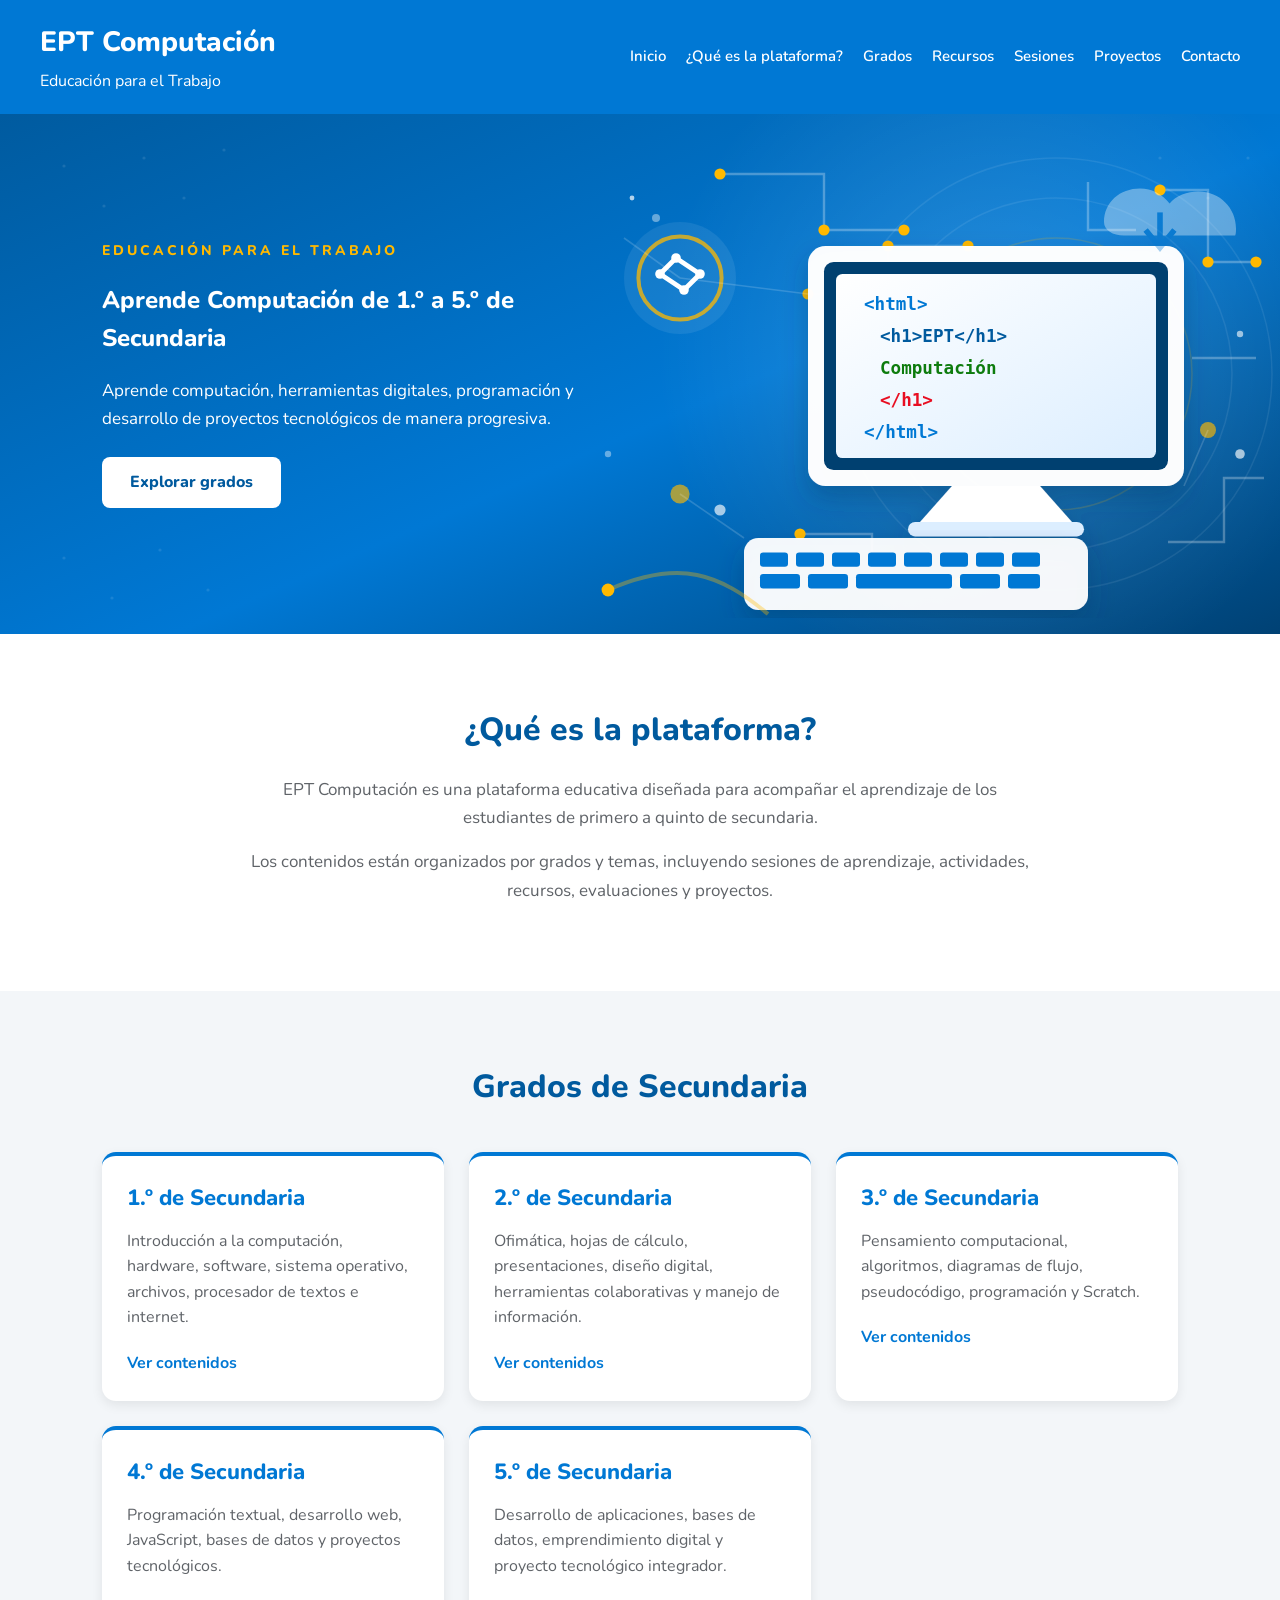
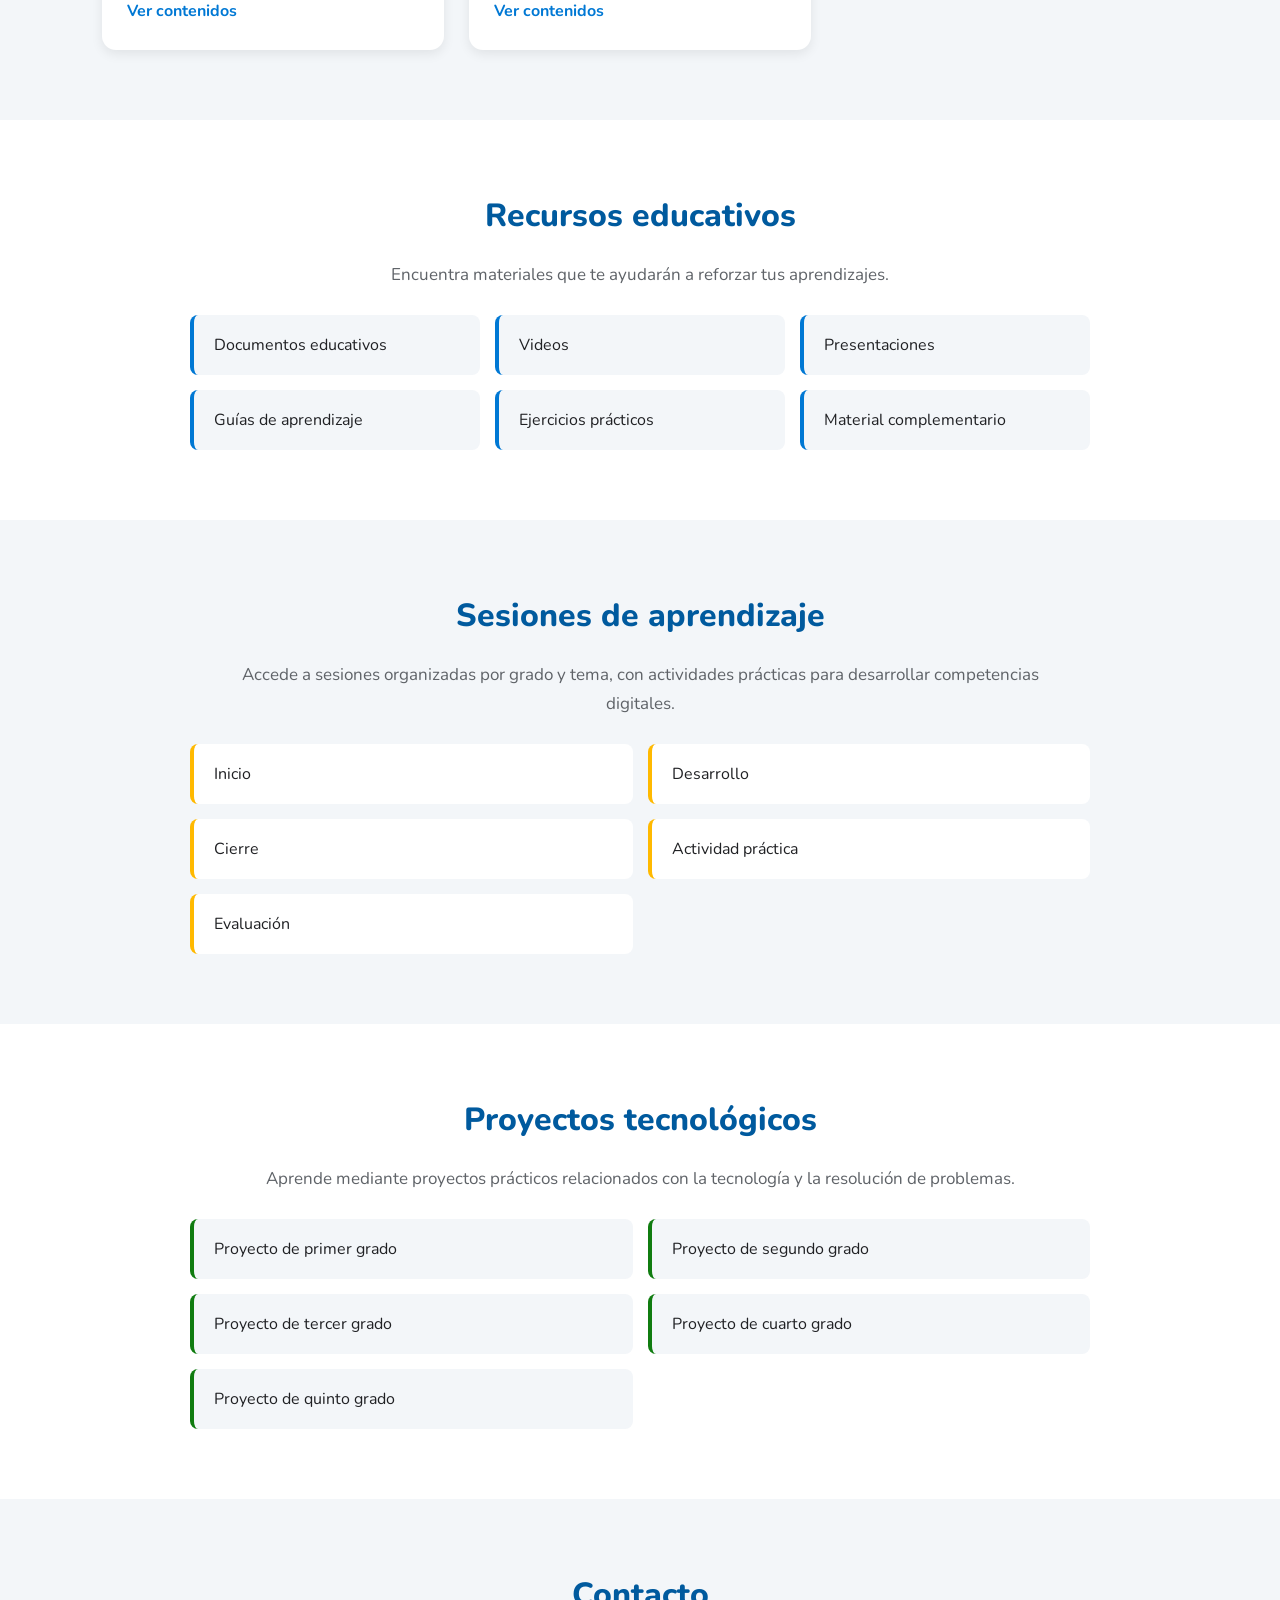
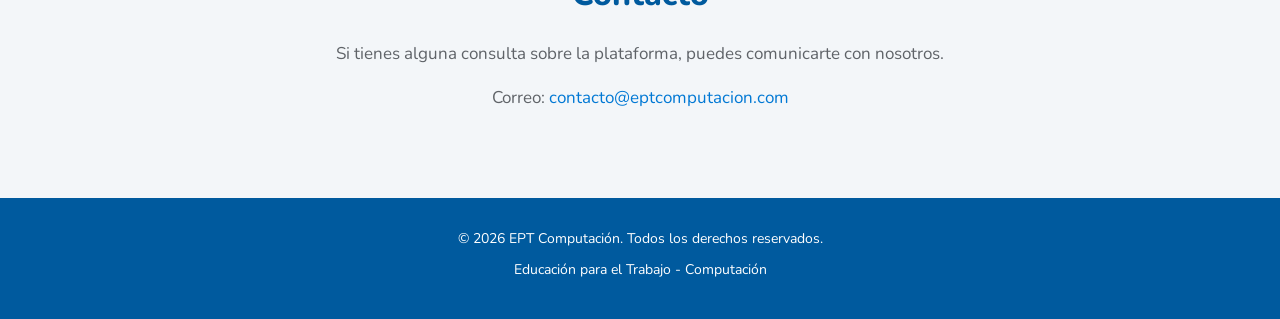
==== index.html @ 52564465 "Add files via upload" ====
<!DOCTYPE html>
<html lang="es">
<head>
    <meta charset="UTF-8">
    <meta name="viewport" content="width=device-width, initial-scale=1.0">
    <link rel="stylesheet" href="css/estilos.css">
    <link rel="preconnect" href="https://fonts.googleapis.com">
    <link rel="preconnect" href="https://fonts.gstatic.com" crossorigin>
    <link href="https://fonts.googleapis.com/css2?family=Nunito:wght@400;600;700;800&display=swap" rel="stylesheet">
</head>

<body>
    <!-- =========================
         ENCABEZADO
    ========================== -->
    <header>

        <!-- Logo / Nombre -->
        <div class="logo-principal">

            <div>
                <h1>EPT Computación</h1>
                <p>Educación para el Trabajo</p>
            </div>

        </div>
        <!-- Menú de navegación -->
        <nav>
            <ul>
                <li><a href="index.html">Inicio</a></li>
                <li><a href="#plataforma">¿Qué es la plataforma?</a></li>
                <li><a href="#grados">Grados</a></li>
                <li><a href="#recursos">Recursos</a></li>
                <li><a href="#sesiones">Sesiones</a></li>
                <li><a href="#proyectos">Proyectos</a></li>
                <li><a href="#contacto">Contacto</a></li>
            </ul>
        </nav>

    </header>
    <!-- =========================
         CONTENIDO PRINCIPAL
    ========================== -->
    <main>

        <!-- PORTADA -->
        <section id="inicio">

            <div class="inicio-contenido">

                <p class="inicio-etiqueta">
                    EDUCACIÓN PARA EL TRABAJO
                </p>

                <h2>
                    Aprende Computación
                    de 1.º a 5.º de Secundaria
                </h2>

                <p class="inicio-descripcion">
                    Aprende computación, herramientas digitales,
                    programación y desarrollo de proyectos tecnológicos
                    de manera progresiva.
                </p>

                <a href="#grados" class="boton-inicio">
                    Explorar grados
                </a>

            </div>

        </section>


        <!-- =========================
             ¿QUÉ ES LA PLATAFORMA?
        ========================== -->
        <section id="plataforma">

            <h2>¿Qué es la plataforma?</h2>

            <p>
                EPT Computación es una plataforma educativa diseñada
                para acompañar el aprendizaje de los estudiantes de
                primero a quinto de secundaria.
            </p>

            <p>
                Los contenidos están organizados por grados y temas,
                incluyendo sesiones de aprendizaje, actividades,
                recursos, evaluaciones y proyectos.
            </p>

        </section>


        <!-- =========================
             GRADOS
        ========================== -->
        <section id="grados">

            <h2>Grados de Secundaria</h2>

            <!-- PRIMER GRADO -->
            <article>
                <h3>1.º de Secundaria</h3>

                <p>
                    Introducción a la computación, hardware,
                    software, sistema operativo, archivos,
                    procesador de textos e internet.
                </p>

                <a href="grados/primero.html">
                    Ver contenidos
                </a>
            </article>


            <!-- SEGUNDO GRADO -->
            <article>
                <h3>2.º de Secundaria</h3>

                <p>
                    Ofimática, hojas de cálculo, presentaciones,
                    diseño digital, herramientas colaborativas
                    y manejo de información.
                </p>

                <a href="grados/segundo.html">
                    Ver contenidos
                </a>
            </article>


            <!-- TERCER GRADO -->
            <article>
                <h3>3.º de Secundaria</h3>

                <p>
                    Pensamiento computacional, algoritmos,
                    diagramas de flujo, pseudocódigo,
                    programación y Scratch.
                </p>

                <a href="grados/tercero.html">
                    Ver contenidos
                </a>
            </article>


            <!-- CUARTO GRADO -->
            <article>
                <h3>4.º de Secundaria</h3>

                <p>
                    Programación textual, desarrollo web,
                    JavaScript, bases de datos y proyectos
                    tecnológicos.
                </p>

                <a href="grados/cuarto.html">
                    Ver contenidos
                </a>
            </article>


            <!-- QUINTO GRADO -->
            <article>
                <h3>5.º de Secundaria</h3>

                <p>
                    Desarrollo de aplicaciones, bases de datos,
                    emprendimiento digital y proyecto tecnológico
                    integrador.
                </p>

                <a href="grados/quinto.html">
                    Ver contenidos
                </a>
            </article>

        </section>


        <!-- =========================
             RECURSOS
        ========================== -->
        <section id="recursos">

            <h2>Recursos educativos</h2>

            <p>
                Encuentra materiales que te ayudarán a reforzar
                tus aprendizajes.
            </p>

            <ul>
                <li>Documentos educativos</li>
                <li>Videos</li>
                <li>Presentaciones</li>
                <li>Guías de aprendizaje</li>
                <li>Ejercicios prácticos</li>
                <li>Material complementario</li>
            </ul>

        </section>


        <!-- =========================
             SESIONES
        ========================== -->
        <section id="sesiones">

            <h2>Sesiones de aprendizaje</h2>

            <p>
                Accede a sesiones organizadas por grado y tema,
                con actividades prácticas para desarrollar
                competencias digitales.
            </p>

            <ul>
                <li>Inicio</li>
                <li>Desarrollo</li>
                <li>Cierre</li>
                <li>Actividad práctica</li>
                <li>Evaluación</li>
            </ul>

        </section>


        <!-- =========================
             PROYECTOS
        ========================== -->
        <section id="proyectos">

            <h2>Proyectos tecnológicos</h2>

            <p>
                Aprende mediante proyectos prácticos relacionados
                con la tecnología y la resolución de problemas.
            </p>

            <ul>
                <li>Proyecto de primer grado</li>
                <li>Proyecto de segundo grado</li>
                <li>Proyecto de tercer grado</li>
                <li>Proyecto de cuarto grado</li>
                <li>Proyecto de quinto grado</li>
            </ul>

        </section>


        <!-- =========================
             CONTACTO
        ========================== -->
        <section id="contacto">

            <h2>Contacto</h2>

            <p>
                Si tienes alguna consulta sobre la plataforma,
                puedes comunicarte con nosotros.
            </p>

            <p>
                Correo:
                <a href="mailto:contacto@eptcomputacion.com">
                    contacto@eptcomputacion.com
                </a>
            </p>

        </section>

    </main>


    <!-- =========================
         PIE DE PÁGINA
    ========================== -->
    <footer>

        <p>
            &copy; 2026 EPT Computación.
            Todos los derechos reservados.
        </p>

        <p>
            Educación para el Trabajo - Computación
        </p>

    </footer>

</body>
</html>
---- css/estilos.css ----
:root {
    /* Colores */
    --color-azul: #0078D4;
    --color-verde: #107C10;
    --color-amarillo: #FFB900;
    --color-rojo: #E81123;

    /* Complementario */
    --color-azul-oscuro: #005A9E;

    /* Fondos */
    --color-blanco: #FFFFFF;
    --color-fondo: #F3F6F9;

    /* Textos */
    --color-texto: #202124;
    --color-texto-secundario: #5F6368;
    
    /* Fuentes */
    --fuente-principal: "Nunito", sans-serif;
}

body {
    font-family: var(--fuente-principal);
    font-size: 16px;
    color: var(--color-texto);
    background-color: var(--color-fondo);
    margin: 0;
    line-height: 1.6;
}

h1,h2,h3 {
    margin-top: 0;
    font-weight: 800;
}

p {
    margin-top: 0;
}

a {
    color: var(--color-azul);
    text-decoration: none;
}

a:hover {
    text-decoration: underline;
}

header {
    background-color: var(--color-azul);
    color: var(--color-blanco);
    padding: 20px 40px;

    display: flex;
    align-items: center;
    justify-content: space-between;
}

header h1 {
    margin-bottom: 4px;
    font-size: 28px;
}

header p {
    margin-bottom: 0;
    color: var(--color-blanco);
}

.logo-principal {
    display: flex;
    align-items: center;
}

nav ul {
    display: flex;
    gap: 20px;
    list-style: none;
    margin: 0;
    padding: 0;
}

nav a {
    color: var(--color-blanco);
    font-weight: 600;
    font-size: 15px;
}

nav a:hover {
    color: var(--color-amarillo);
    text-decoration: none;
}

/* =========================================
   PORTADA
   ========================================= */
#inicio {
    min-height: 520px;
    display: flex;
    align-items: center;
    padding: 115px 8%;
    box-sizing: border-box;
    background-image: url("../inicio/fondo-inicio.svg");
    background-position: center;
    background-size: cover;
    background-repeat: no-repeat;
    color: var(--color-blanco);
}

/* Contenido */
.inicio-contenido {
    max-width: 500px;
    display: flex;
    flex-direction: column;
    align-items: flex-start;
}

#inicio-contenido h2 {
    max-width: 500px;
    margin: 15px 0 20px;
    color: var(--color-blanco);
    font-size: 48px;
    line-height: 1.15;
    font-weight: 800;
}

/* Etiqueta */
.inicio-etiqueta {
    margin: 0 0 18px;
    color: var(--color-amarillo);
    font-size: 14px;
    font-weight: 800;
    letter-spacing: 3px;
}

/* Descripción */
.inicio-descripcion {
    max-width: 500px;
    font-size: 17px;
    line-height: 1.6;
    margin: 0 0 25px;
}

/* Botón */
.boton-inicio {
    display: inline-block;
    background-color: var(--color-blanco);
    color: var(--color-azul-oscuro);
    padding: 13px 28px;
    border-radius: 8px;
    font-weight: 800;
    text-decoration: none;
    transition: transform 0.2s ease, background-color 0.2s ease;
}
.boton-inicio:hover {
    background-color: var(--color-amarillo);
    color: var(--color-texto);
    text-decoration: none;
    transform: translateY(-2px);
}

section {
    padding: 60px 40px;
}

#plataforma {
    background-color: var(--color-blanco);
    text-align: center;
    padding: 70px 8%;
}
#plataforma h2 {
    color: var(--color-azul-oscuro);
    font-size: 32px;
    margin: 0 0 20px;
}
#plataforma p {
    max-width: 800px;
    margin: 0 auto 15px;
    color: var(--color-texto-secundario);
    font-size: 17px;
    line-height: 1.7;
}
#grados {
    padding: 70px 8%;
    background-color: var(--color-fondo);
    display: grid;
    grid-template-columns: repeat(3, 1fr);
    gap: 25px;
}
#grados h2 {
    grid-column: 1 / -1;
    text-align: center;
    color: var(--color-azul-oscuro);
    font-size: 32px;
    margin: 0 0 15px;
}
#grados article {
    background-color: var(--color-blanco);
    padding: 25px;
    border-radius: 14px;
    border-top: 4px solid var(--color-azul);
    box-shadow: 0 4px 12px rgba(0, 0, 0, 0.08);
    transition: transform 0.2s ease, box-shadow 0.2s ease;
}
#grados article h3 {
    color: var(--color-azul);
    font-size: 22px;
    margin: 0 0 12px;
}
#grados article p {
    color: var(--color-texto-secundario);
    font-size: 16px;
    line-height: 1.6;
    margin: 0 0 20px;
}
#grados article a {
    display: inline-block;
    color: var(--color-azul);
    font-weight: 700;
    text-decoration: none;
    transition: color 0.2s ease;
}
#grados article a:hover {
    color: var(--color-azul-oscuro);
    text-decoration: underline;
}
#grados article:hover {
    transform: translateY(-5px);
    box-shadow: 0 8px 20px rgba(0, 0, 0, 0.12);
}
#recursos {
    padding: 70px 8%;
    background-color: var(--color-blanco);
}
#recursos h2 {
    color: var(--color-azul-oscuro);
    font-size: 32px;
    text-align: center;
    margin: 0 0 20px;
}
#recursos p {
    max-width: 800px;
    margin: 0 auto 25px;
    color: var(--color-texto-secundario);
    font-size: 17px;
    line-height: 1.7;
    text-align: center;
}
#recursos ul {
    max-width: 900px;
    margin: 0 auto;
    padding: 0;
    list-style: none;
    display: grid;
    grid-template-columns: repeat(3, 1fr);
    gap: 15px;
}
#recursos li {
    background-color: var(--color-fondo);
    padding: 18px 20px;
    margin: 0;
    border-left: 4px solid var(--color-azul);
    border-radius: 8px;
    color: var(--color-texto);
    line-height: 1.5;
}
#sesiones {
    padding: 70px 8%;
    background-color: var(--color-fondo);
}
#sesiones h2 {
    color: var(--color-azul-oscuro);
    font-size: 32px;
    text-align: center;
    margin: 0 0 20px;
}
#sesiones p {
    max-width: 800px;
    margin: 0 auto 25px;
    color: var(--color-texto-secundario);
    font-size: 17px;
    line-height: 1.7;
    text-align: center;
}
#sesiones ul {
    max-width: 900px;
    margin: 0 auto;
    padding: 0;
    list-style: none;
    display: grid;
    grid-template-columns: repeat(2, 1fr);
    gap: 15px;
}
#sesiones li {
    background-color: var(--color-blanco);
    padding: 18px 20px;
    margin: 0;
    border-left: 4px solid var(--color-amarillo);
    border-radius: 8px;
    color: var(--color-texto);
    line-height: 1.5;
}

#proyectos {
    padding: 70px 8%;
    background-color: var(--color-blanco);
}
#proyectos h2 {
    color: var(--color-azul-oscuro);
    font-size: 32px;
    text-align: center;
    margin: 0 0 20px;
}
#proyectos p {
    max-width: 800px;
    margin: 0 auto 25px;
    color: var(--color-texto-secundario);
    font-size: 17px;
    line-height: 1.7;
    text-align: center;
}
#proyectos ul {
    max-width: 900px;
    margin: 0 auto;
    padding: 0;
    list-style: none;
    display: grid;
    grid-template-columns: repeat(2, 1fr);
    gap: 15px;
}
#proyectos li {
    background-color: var(--color-fondo);
    padding: 18px 20px;
    margin: 0;
    border-left: 4px solid var(--color-verde);
    border-radius: 8px;
    color: var(--color-texto);
    line-height: 1.5;
}
#contacto {
    padding: 70px 8%;
    background-color: var(--color-fondo);
    text-align: center;
}
#contacto h2 {
    color: var(--color-azul-oscuro);
    font-size: 32px;
    margin: 0 0 20px;
}
#contacto p {
    max-width: 700px;
    margin: 0 auto 15px;
    color: var(--color-texto-secundario);
    font-size: 17px;
    line-height: 1.7;
}

footer {
    background-color: var(--color-azul-oscuro);
    color: var(--color-blanco);
    padding: 30px 40px;
    text-align: center;
}

footer p {
    margin-bottom: 8px;
    font-size: 14px;
}
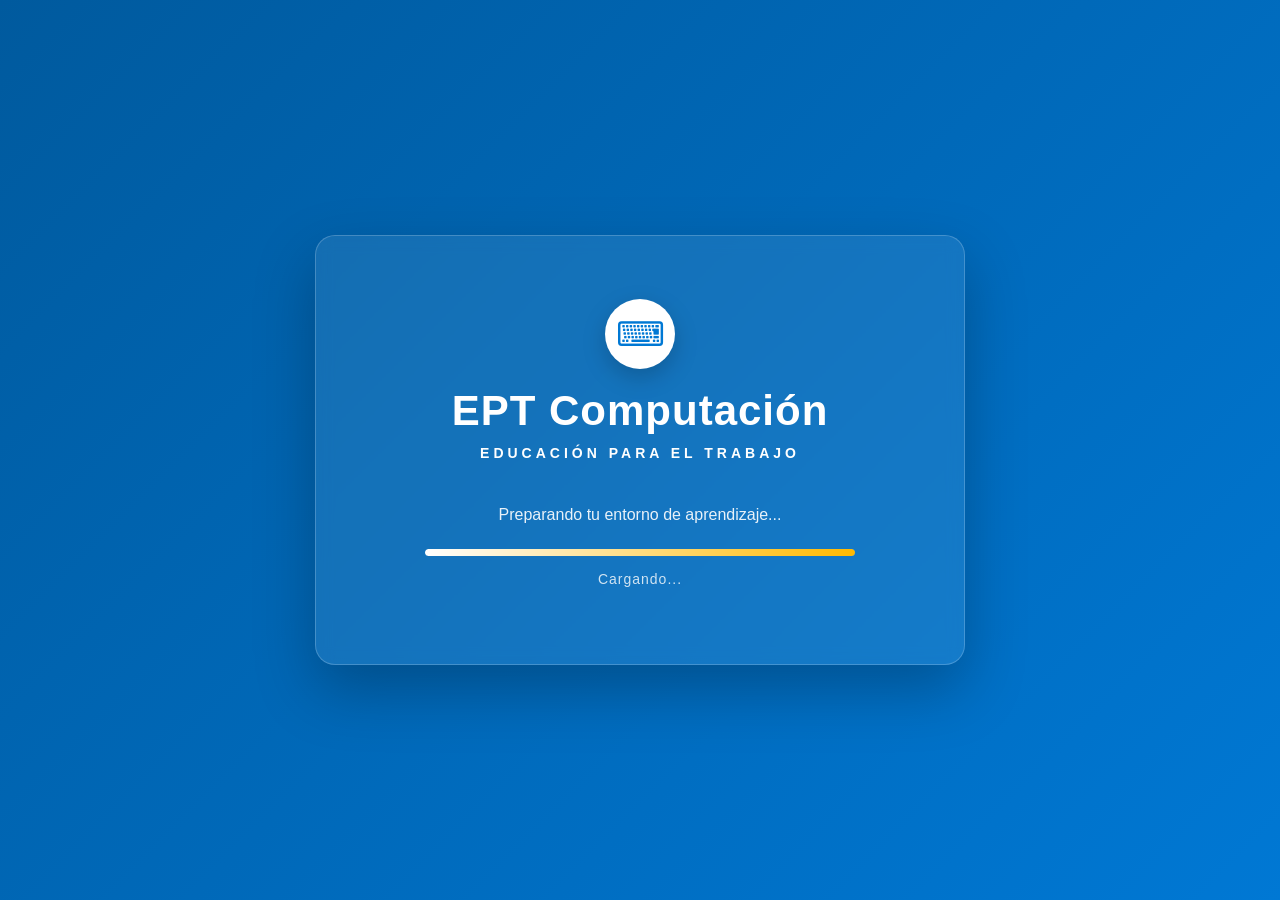
==== commit 30363fa8: "Add files via upload" ====
--- a/index.html
+++ b/index.html
@@ -1,298 +1,40 @@
 <!DOCTYPE html>
 <html lang="es">
+
 <head>
     <meta charset="UTF-8">
     <meta name="viewport" content="width=device-width, initial-scale=1.0">
-    <link rel="stylesheet" href="css/estilos.css">
-    <link rel="preconnect" href="https://fonts.googleapis.com">
-    <link rel="preconnect" href="https://fonts.gstatic.com" crossorigin>
-    <link href="https://fonts.googleapis.com/css2?family=Nunito:wght@400;600;700;800&display=swap" rel="stylesheet">
+    <meta http-equiv="refresh" content="4;url=inicio.html">
+    <title>EPT Computación</title>
+
+    <link rel="stylesheet" href="inicio/bienvenida.css">
 </head>
 
 <body>
-    <!-- =========================
-         ENCABEZADO
-    ========================== -->
-    <header>
 
-        <!-- Logo / Nombre -->
-        <div class="logo-principal">
+    <main class="bienvenida">
 
-            <div>
+        <section class="pantalla-carga">
+
+            <div class="logo">
+                <span class="icono">⌨</span>
                 <h1>EPT Computación</h1>
-                <p>Educación para el Trabajo</p>
+                <p>EDUCACIÓN PARA EL TRABAJO</p>
             </div>
 
-        </div>
-        <!-- Menú de navegación -->
-        <nav>
-            <ul>
-                <li><a href="index.html">Inicio</a></li>
-                <li><a href="#plataforma">¿Qué es la plataforma?</a></li>
-                <li><a href="#grados">Grados</a></li>
-                <li><a href="#recursos">Recursos</a></li>
-                <li><a href="#sesiones">Sesiones</a></li>
-                <li><a href="#proyectos">Proyectos</a></li>
-                <li><a href="#contacto">Contacto</a></li>
-            </ul>
-        </nav>
-
-    </header>
-    <!-- =========================
-         CONTENIDO PRINCIPAL
-    ========================== -->
-    <main>
-
-        <!-- PORTADA -->
-        <section id="inicio">
-
-            <div class="inicio-contenido">
-
-                <p class="inicio-etiqueta">
-                    EDUCACIÓN PARA EL TRABAJO
-                </p>
-
-                <h2>
-                    Aprende Computación
-                    de 1.º a 5.º de Secundaria
-                </h2>
-
-                <p class="inicio-descripcion">
-                    Aprende computación, herramientas digitales,
-                    programación y desarrollo de proyectos tecnológicos
-                    de manera progresiva.
-                </p>
-
-                <a href="#grados" class="boton-inicio">
-                    Explorar grados
-                </a>
-
+            <div class="mensaje">
+                <p>Preparando tu entorno de aprendizaje...</p>
             </div>
 
-        </section>
+            <div class="carga">
+                <div class="barra"></div>
+            </div>
 
-
-        <!-- =========================
-             ¿QUÉ ES LA PLATAFORMA?
-        ========================== -->
-        <section id="plataforma">
-
-            <h2>¿Qué es la plataforma?</h2>
-
-            <p>
-                EPT Computación es una plataforma educativa diseñada
-                para acompañar el aprendizaje de los estudiantes de
-                primero a quinto de secundaria.
-            </p>
-
-            <p>
-                Los contenidos están organizados por grados y temas,
-                incluyendo sesiones de aprendizaje, actividades,
-                recursos, evaluaciones y proyectos.
-            </p>
-
-        </section>
-
-
-        <!-- =========================
-             GRADOS
-        ========================== -->
-        <section id="grados">
-
-            <h2>Grados de Secundaria</h2>
-
-            <!-- PRIMER GRADO -->
-            <article>
-                <h3>1.º de Secundaria</h3>
-
-                <p>
-                    Introducción a la computación, hardware,
-                    software, sistema operativo, archivos,
-                    procesador de textos e internet.
-                </p>
-
-                <a href="grados/primero.html">
-                    Ver contenidos
-                </a>
-            </article>
-
-
-            <!-- SEGUNDO GRADO -->
-            <article>
-                <h3>2.º de Secundaria</h3>
-
-                <p>
-                    Ofimática, hojas de cálculo, presentaciones,
-                    diseño digital, herramientas colaborativas
-                    y manejo de información.
-                </p>
-
-                <a href="grados/segundo.html">
-                    Ver contenidos
-                </a>
-            </article>
-
-
-            <!-- TERCER GRADO -->
-            <article>
-                <h3>3.º de Secundaria</h3>
-
-                <p>
-                    Pensamiento computacional, algoritmos,
-                    diagramas de flujo, pseudocódigo,
-                    programación y Scratch.
-                </p>
-
-                <a href="grados/tercero.html">
-                    Ver contenidos
-                </a>
-            </article>
-
-
-            <!-- CUARTO GRADO -->
-            <article>
-                <h3>4.º de Secundaria</h3>
-
-                <p>
-                    Programación textual, desarrollo web,
-                    JavaScript, bases de datos y proyectos
-                    tecnológicos.
-                </p>
-
-                <a href="grados/cuarto.html">
-                    Ver contenidos
-                </a>
-            </article>
-
-
-            <!-- QUINTO GRADO -->
-            <article>
-                <h3>5.º de Secundaria</h3>
-
-                <p>
-                    Desarrollo de aplicaciones, bases de datos,
-                    emprendimiento digital y proyecto tecnológico
-                    integrador.
-                </p>
-
-                <a href="grados/quinto.html">
-                    Ver contenidos
-                </a>
-            </article>
-
-        </section>
-
-
-        <!-- =========================
-             RECURSOS
-        ========================== -->
-        <section id="recursos">
-
-            <h2>Recursos educativos</h2>
-
-            <p>
-                Encuentra materiales que te ayudarán a reforzar
-                tus aprendizajes.
-            </p>
-
-            <ul>
-                <li>Documentos educativos</li>
-                <li>Videos</li>
-                <li>Presentaciones</li>
-                <li>Guías de aprendizaje</li>
-                <li>Ejercicios prácticos</li>
-                <li>Material complementario</li>
-            </ul>
-
-        </section>
-
-
-        <!-- =========================
-             SESIONES
-        ========================== -->
-        <section id="sesiones">
-
-            <h2>Sesiones de aprendizaje</h2>
-
-            <p>
-                Accede a sesiones organizadas por grado y tema,
-                con actividades prácticas para desarrollar
-                competencias digitales.
-            </p>
-
-            <ul>
-                <li>Inicio</li>
-                <li>Desarrollo</li>
-                <li>Cierre</li>
-                <li>Actividad práctica</li>
-                <li>Evaluación</li>
-            </ul>
-
-        </section>
-
-
-        <!-- =========================
-             PROYECTOS
-        ========================== -->
-        <section id="proyectos">
-
-            <h2>Proyectos tecnológicos</h2>
-
-            <p>
-                Aprende mediante proyectos prácticos relacionados
-                con la tecnología y la resolución de problemas.
-            </p>
-
-            <ul>
-                <li>Proyecto de primer grado</li>
-                <li>Proyecto de segundo grado</li>
-                <li>Proyecto de tercer grado</li>
-                <li>Proyecto de cuarto grado</li>
-                <li>Proyecto de quinto grado</li>
-            </ul>
-
-        </section>
-
-
-        <!-- =========================
-             CONTACTO
-        ========================== -->
-        <section id="contacto">
-
-            <h2>Contacto</h2>
-
-            <p>
-                Si tienes alguna consulta sobre la plataforma,
-                puedes comunicarte con nosotros.
-            </p>
-
-            <p>
-                Correo:
-                <a href="mailto:contacto@eptcomputacion.com">
-                    contacto@eptcomputacion.com
-                </a>
-            </p>
+            <p class="texto-carga">Cargando...</p>
 
         </section>
 
     </main>
 
-
-    <!-- =========================
-         PIE DE PÁGINA
-    ========================== -->
-    <footer>
-
-        <p>
-            &copy; 2026 EPT Computación.
-            Todos los derechos reservados.
-        </p>
-
-        <p>
-            Educación para el Trabajo - Computación
-        </p>
-
-    </footer>
-
 </body>
 </html>
--- a/inicio/bienvenida.css
+++ b/inicio/bienvenida.css
@@ -0,0 +1,255 @@
+/* =========================================
+   PANTALLA DE BIENVENIDA
+   ========================================= */
+
+:root {
+    --azul: #0078D4;
+    --azul-oscuro: #005A9E;
+    --amarillo: #FFB900;
+    --blanco: #FFFFFF;
+    --fondo: #F3F6F9;
+}
+
+/* Configuración general */
+
+body {
+    margin: 0;
+    font-family: "Nunito", sans-serif;
+    background: linear-gradient(
+        135deg,
+        var(--azul-oscuro),
+        var(--azul)
+    );
+    color: var(--blanco);
+}
+
+/* Pantalla completa */
+
+.bienvenida {
+    min-height: 100vh;
+
+    display: flex;
+    align-items: center;
+    justify-content: center;
+
+    padding: 20px;
+    box-sizing: border-box;
+}
+
+/* Tarjeta central */
+
+.pantalla-carga {
+    width: 100%;
+    max-width: 650px;
+
+    min-height: 430px;
+
+    padding: 55px 45px;
+
+    box-sizing: border-box;
+
+    background: rgba(255, 255, 255, 0.08);
+
+    border: 1px solid rgba(255, 255, 255, 0.2);
+
+    border-radius: 20px;
+
+    box-shadow:
+        0 25px 60px rgba(0, 0, 0, 0.25);
+
+    display: flex;
+    flex-direction: column;
+    justify-content: center;
+    align-items: center;
+
+    text-align: center;
+
+    backdrop-filter: blur(8px);
+}
+
+/* Logo */
+
+.logo {
+    margin-bottom: 45px;
+}
+
+/* Icono */
+
+.icono {
+    display: block;
+
+    width: 70px;
+    height: 70px;
+
+    margin: 0 auto 18px;
+
+    background-color: var(--blanco);
+
+    color: var(--azul);
+
+    border-radius: 50%;
+
+    display: flex;
+    align-items: center;
+    justify-content: center;
+
+    font-size: 34px;
+
+    box-shadow:
+        0 8px 25px rgba(0, 0, 0, 0.2);
+}
+
+/* Nombre */
+
+.logo h1 {
+    margin: 0;
+
+    font-size: 42px;
+
+    font-weight: 800;
+
+    letter-spacing: 1px;
+}
+
+/* Subtítulo */
+
+.logo p {
+    margin: 10px 0 0;
+
+    color: var(--blanco);
+
+    font-size: 14px;
+
+    letter-spacing: 4px;
+
+    font-weight: 700;
+}
+
+/* Mensaje */
+
+.mensaje p {
+    margin: 0 0 25px;
+
+    color: rgba(255, 255, 255, 0.9);
+
+    font-size: 16px;
+}
+
+/* Contenedor de la barra */
+
+.carga {
+    width: 100%;
+
+    max-width: 430px;
+
+    height: 7px;
+
+    background-color: rgba(255, 255, 255, 0.25);
+
+    border-radius: 20px;
+
+    overflow: hidden;
+}
+
+/* Barra */
+
+.barra {
+    width: 0;
+
+    height: 100%;
+
+    background: linear-gradient(
+        90deg,
+        var(--blanco),
+        var(--amarillo)
+    );
+
+    border-radius: 20px;
+
+    animation: cargar 4s ease-in-out forwards;
+}
+
+/* Texto de carga */
+
+.texto-carga {
+    margin-top: 15px;
+
+    color: rgba(255, 255, 255, 0.8);
+
+    font-size: 14px;
+
+    letter-spacing: 1px;
+}
+
+/* =========================================
+   ANIMACIÓN DE CARGA
+   ========================================= */
+
+@keyframes cargar {
+
+    0% {
+        width: 0;
+    }
+
+    25% {
+        width: 30%;
+    }
+
+    50% {
+        width: 55%;
+    }
+
+    75% {
+        width: 80%;
+    }
+
+    100% {
+        width: 100%;
+    }
+
+}
+
+/* =========================================
+   DISEÑO PARA CELULAR
+   ========================================= */
+
+@media (max-width: 600px) {
+
+    .bienvenida {
+        padding: 15px;
+    }
+
+    .pantalla-carga {
+        min-height: 390px;
+
+        padding: 40px 25px;
+
+        border-radius: 16px;
+    }
+
+    .icono {
+        width: 60px;
+        height: 60px;
+
+        font-size: 28px;
+    }
+
+    .logo h1 {
+        font-size: 31px;
+    }
+
+    .logo p {
+        font-size: 10px;
+
+        letter-spacing: 2px;
+    }
+
+    .mensaje p {
+        font-size: 14px;
+    }
+
+    .carga {
+        max-width: 320px;
+    }
+
+}
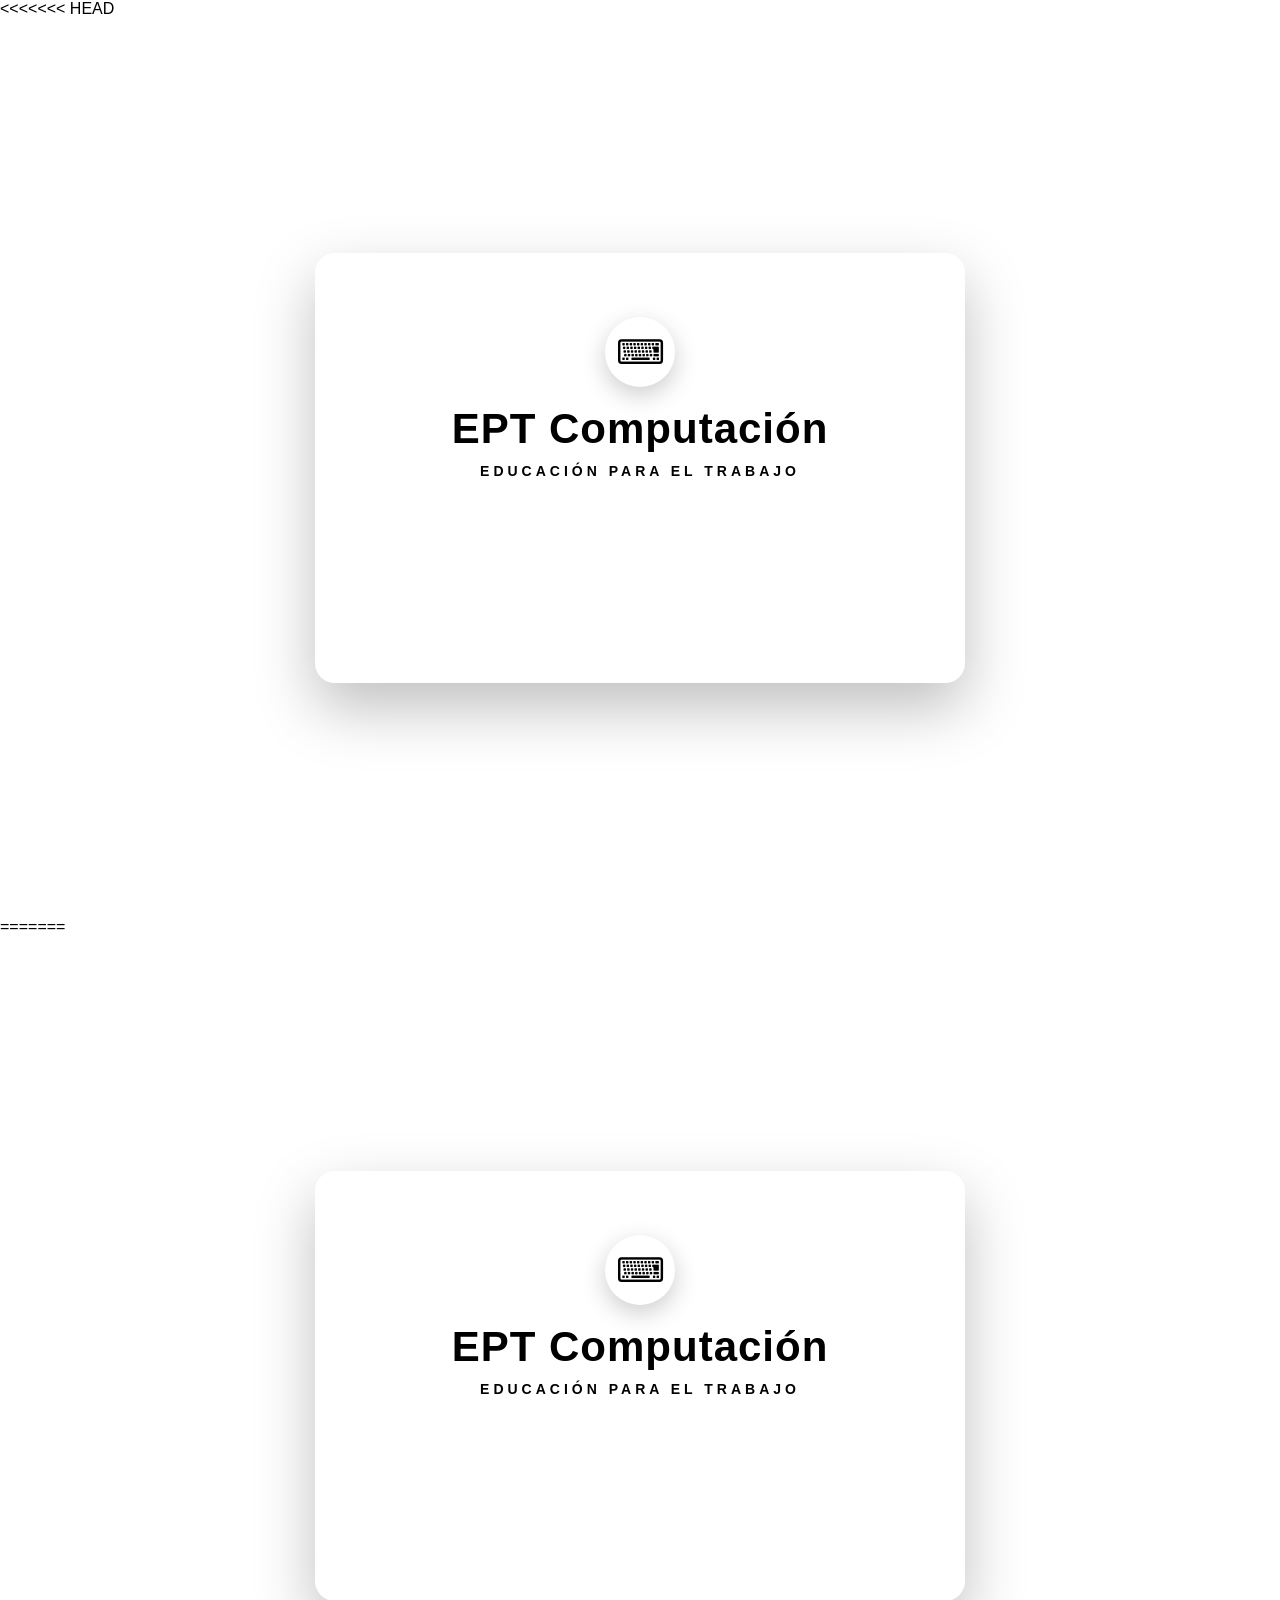
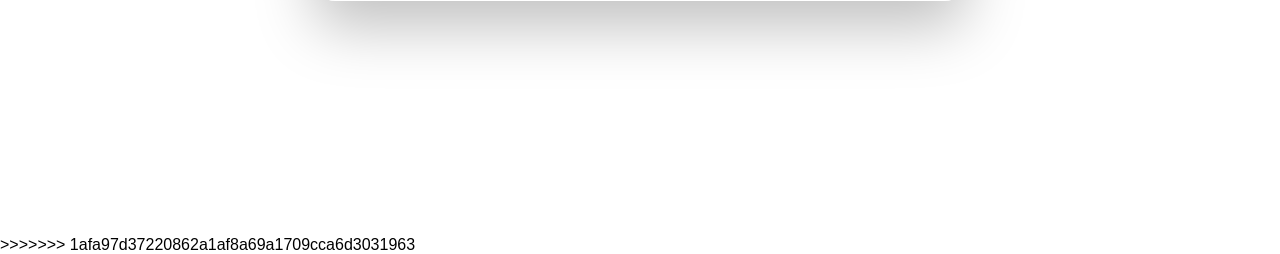
==== commit d70f0c65: "Resolviendo conflictos y fusionando con repositorio de GitHub" ====
--- a/index.html
+++ b/index.html
@@ -1,40 +1,83 @@
-<!DOCTYPE html>
-<html lang="es">
-
-<head>
-    <meta charset="UTF-8">
-    <meta name="viewport" content="width=device-width, initial-scale=1.0">
-    <meta http-equiv="refresh" content="4;url=inicio.html">
-    <title>EPT Computación</title>
-
-    <link rel="stylesheet" href="inicio/bienvenida.css">
-</head>
-
-<body>
-
-    <main class="bienvenida">
-
-        <section class="pantalla-carga">
-
-            <div class="logo">
-                <span class="icono">⌨</span>
-                <h1>EPT Computación</h1>
-                <p>EDUCACIÓN PARA EL TRABAJO</p>
-            </div>
-
-            <div class="mensaje">
-                <p>Preparando tu entorno de aprendizaje...</p>
-            </div>
-
-            <div class="carga">
-                <div class="barra"></div>
-            </div>
-
-            <p class="texto-carga">Cargando...</p>
-
-        </section>
-
-    </main>
-
-</body>
-</html>+<<<<<<< HEAD
+<!DOCTYPE html>
+<html lang="es">
+
+<head>
+    <meta charset="UTF-8">
+    <meta name="viewport" content="width=device-width, initial-scale=1.0">
+    <meta http-equiv="refresh" content="4;url=inicio.html">
+    <title>EPT Computación</title>
+
+    <link rel="stylesheet" href="inicio/bienvenida.css">
+</head>
+
+<body>
+
+    <main class="bienvenida">
+
+        <section class="pantalla-carga">
+
+            <div class="logo">
+                <span class="icono">⌨</span>
+                <h1>EPT Computación</h1>
+                <p>EDUCACIÓN PARA EL TRABAJO</p>
+            </div>
+
+            <div class="mensaje">
+                <p>Preparando tu entorno de aprendizaje...</p>
+            </div>
+
+            <div class="carga">
+                <div class="barra"></div>
+            </div>
+
+            <p class="texto-carga">Cargando...</p>
+
+        </section>
+
+    </main>
+
+</body>
+</html>
+=======
+<!DOCTYPE html>
+<html lang="es">
+
+<head>
+    <meta charset="UTF-8">
+    <meta name="viewport" content="width=device-width, initial-scale=1.0">
+    <meta http-equiv="refresh" content="4;url=inicio.html">
+    <title>EPT Computación</title>
+
+    <link rel="stylesheet" href="inicio/bienvenida.css">
+</head>
+
+<body>
+
+    <main class="bienvenida">
+
+        <section class="pantalla-carga">
+
+            <div class="logo">
+                <span class="icono">⌨</span>
+                <h1>EPT Computación</h1>
+                <p>EDUCACIÓN PARA EL TRABAJO</p>
+            </div>
+
+            <div class="mensaje">
+                <p>Preparando tu entorno de aprendizaje...</p>
+            </div>
+
+            <div class="carga">
+                <div class="barra"></div>
+            </div>
+
+            <p class="texto-carga">Cargando...</p>
+
+        </section>
+
+    </main>
+
+</body>
+</html>
+>>>>>>> 1afa97d37220862a1af8a69a1709cca6d3031963
--- a/inicio/bienvenida.css
+++ b/inicio/bienvenida.css
@@ -1,255 +1,512 @@
-/* =========================================
-   PANTALLA DE BIENVENIDA
-   ========================================= */
-
-:root {
-    --azul: #0078D4;
-    --azul-oscuro: #005A9E;
-    --amarillo: #FFB900;
-    --blanco: #FFFFFF;
-    --fondo: #F3F6F9;
-}
-
-/* Configuración general */
-
-body {
-    margin: 0;
-    font-family: "Nunito", sans-serif;
-    background: linear-gradient(
-        135deg,
-        var(--azul-oscuro),
-        var(--azul)
-    );
-    color: var(--blanco);
-}
-
-/* Pantalla completa */
-
-.bienvenida {
-    min-height: 100vh;
-
-    display: flex;
-    align-items: center;
-    justify-content: center;
-
-    padding: 20px;
-    box-sizing: border-box;
-}
-
-/* Tarjeta central */
-
-.pantalla-carga {
-    width: 100%;
-    max-width: 650px;
-
-    min-height: 430px;
-
-    padding: 55px 45px;
-
-    box-sizing: border-box;
-
-    background: rgba(255, 255, 255, 0.08);
-
-    border: 1px solid rgba(255, 255, 255, 0.2);
-
-    border-radius: 20px;
-
-    box-shadow:
-        0 25px 60px rgba(0, 0, 0, 0.25);
-
-    display: flex;
-    flex-direction: column;
-    justify-content: center;
-    align-items: center;
-
-    text-align: center;
-
-    backdrop-filter: blur(8px);
-}
-
-/* Logo */
-
-.logo {
-    margin-bottom: 45px;
-}
-
-/* Icono */
-
-.icono {
-    display: block;
-
-    width: 70px;
-    height: 70px;
-
-    margin: 0 auto 18px;
-
-    background-color: var(--blanco);
-
-    color: var(--azul);
-
-    border-radius: 50%;
-
-    display: flex;
-    align-items: center;
-    justify-content: center;
-
-    font-size: 34px;
-
-    box-shadow:
-        0 8px 25px rgba(0, 0, 0, 0.2);
-}
-
-/* Nombre */
-
-.logo h1 {
-    margin: 0;
-
-    font-size: 42px;
-
-    font-weight: 800;
-
-    letter-spacing: 1px;
-}
-
-/* Subtítulo */
-
-.logo p {
-    margin: 10px 0 0;
-
-    color: var(--blanco);
-
-    font-size: 14px;
-
-    letter-spacing: 4px;
-
-    font-weight: 700;
-}
-
-/* Mensaje */
-
-.mensaje p {
-    margin: 0 0 25px;
-
-    color: rgba(255, 255, 255, 0.9);
-
-    font-size: 16px;
-}
-
-/* Contenedor de la barra */
-
-.carga {
-    width: 100%;
-
-    max-width: 430px;
-
-    height: 7px;
-
-    background-color: rgba(255, 255, 255, 0.25);
-
-    border-radius: 20px;
-
-    overflow: hidden;
-}
-
-/* Barra */
-
-.barra {
-    width: 0;
-
-    height: 100%;
-
-    background: linear-gradient(
-        90deg,
-        var(--blanco),
-        var(--amarillo)
-    );
-
-    border-radius: 20px;
-
-    animation: cargar 4s ease-in-out forwards;
-}
-
-/* Texto de carga */
-
-.texto-carga {
-    margin-top: 15px;
-
-    color: rgba(255, 255, 255, 0.8);
-
-    font-size: 14px;
-
-    letter-spacing: 1px;
-}
-
-/* =========================================
-   ANIMACIÓN DE CARGA
-   ========================================= */
-
-@keyframes cargar {
-
-    0% {
-        width: 0;
-    }
-
-    25% {
-        width: 30%;
-    }
-
-    50% {
-        width: 55%;
-    }
-
-    75% {
-        width: 80%;
-    }
-
-    100% {
-        width: 100%;
-    }
-
-}
-
-/* =========================================
-   DISEÑO PARA CELULAR
-   ========================================= */
-
-@media (max-width: 600px) {
-
-    .bienvenida {
-        padding: 15px;
-    }
-
-    .pantalla-carga {
-        min-height: 390px;
-
-        padding: 40px 25px;
-
-        border-radius: 16px;
-    }
-
-    .icono {
-        width: 60px;
-        height: 60px;
-
-        font-size: 28px;
-    }
-
-    .logo h1 {
-        font-size: 31px;
-    }
-
-    .logo p {
-        font-size: 10px;
-
-        letter-spacing: 2px;
-    }
-
-    .mensaje p {
-        font-size: 14px;
-    }
-
-    .carga {
-        max-width: 320px;
-    }
-
+<<<<<<< HEAD
+/* =========================================
+   PANTALLA DE BIENVENIDA
+   ========================================= */
+
+:root {
+    --azul: #0078D4;
+    --azul-oscuro: #005A9E;
+    --amarillo: #FFB900;
+    --blanco: #FFFFFF;
+    --fondo: #F3F6F9;
+}
+
+/* Configuración general */
+
+body {
+    margin: 0;
+    font-family: "Nunito", sans-serif;
+    background: linear-gradient(
+        135deg,
+        var(--azul-oscuro),
+        var(--azul)
+    );
+    color: var(--blanco);
+}
+
+/* Pantalla completa */
+
+.bienvenida {
+    min-height: 100vh;
+
+    display: flex;
+    align-items: center;
+    justify-content: center;
+
+    padding: 20px;
+    box-sizing: border-box;
+}
+
+/* Tarjeta central */
+
+.pantalla-carga {
+    width: 100%;
+    max-width: 650px;
+
+    min-height: 430px;
+
+    padding: 55px 45px;
+
+    box-sizing: border-box;
+
+    background: rgba(255, 255, 255, 0.08);
+
+    border: 1px solid rgba(255, 255, 255, 0.2);
+
+    border-radius: 20px;
+
+    box-shadow:
+        0 25px 60px rgba(0, 0, 0, 0.25);
+
+    display: flex;
+    flex-direction: column;
+    justify-content: center;
+    align-items: center;
+
+    text-align: center;
+
+    backdrop-filter: blur(8px);
+}
+
+/* Logo */
+
+.logo {
+    margin-bottom: 45px;
+}
+
+/* Icono */
+
+.icono {
+    display: block;
+
+    width: 70px;
+    height: 70px;
+
+    margin: 0 auto 18px;
+
+    background-color: var(--blanco);
+
+    color: var(--azul);
+
+    border-radius: 50%;
+
+    display: flex;
+    align-items: center;
+    justify-content: center;
+
+    font-size: 34px;
+
+    box-shadow:
+        0 8px 25px rgba(0, 0, 0, 0.2);
+}
+
+/* Nombre */
+
+.logo h1 {
+    margin: 0;
+
+    font-size: 42px;
+
+    font-weight: 800;
+
+    letter-spacing: 1px;
+}
+
+/* Subtítulo */
+
+.logo p {
+    margin: 10px 0 0;
+
+    color: var(--blanco);
+
+    font-size: 14px;
+
+    letter-spacing: 4px;
+
+    font-weight: 700;
+}
+
+/* Mensaje */
+
+.mensaje p {
+    margin: 0 0 25px;
+
+    color: rgba(255, 255, 255, 0.9);
+
+    font-size: 16px;
+}
+
+/* Contenedor de la barra */
+
+.carga {
+    width: 100%;
+
+    max-width: 430px;
+
+    height: 7px;
+
+    background-color: rgba(255, 255, 255, 0.25);
+
+    border-radius: 20px;
+
+    overflow: hidden;
+}
+
+/* Barra */
+
+.barra {
+    width: 0;
+
+    height: 100%;
+
+    background: linear-gradient(
+        90deg,
+        var(--blanco),
+        var(--amarillo)
+    );
+
+    border-radius: 20px;
+
+    animation: cargar 4s ease-in-out forwards;
+}
+
+/* Texto de carga */
+
+.texto-carga {
+    margin-top: 15px;
+
+    color: rgba(255, 255, 255, 0.8);
+
+    font-size: 14px;
+
+    letter-spacing: 1px;
+}
+
+/* =========================================
+   ANIMACIÓN DE CARGA
+   ========================================= */
+
+@keyframes cargar {
+
+    0% {
+        width: 0;
+    }
+
+    25% {
+        width: 30%;
+    }
+
+    50% {
+        width: 55%;
+    }
+
+    75% {
+        width: 80%;
+    }
+
+    100% {
+        width: 100%;
+    }
+
+}
+
+/* =========================================
+   DISEÑO PARA CELULAR
+   ========================================= */
+
+@media (max-width: 600px) {
+
+    .bienvenida {
+        padding: 15px;
+    }
+
+    .pantalla-carga {
+        min-height: 390px;
+
+        padding: 40px 25px;
+
+        border-radius: 16px;
+    }
+
+    .icono {
+        width: 60px;
+        height: 60px;
+
+        font-size: 28px;
+    }
+
+    .logo h1 {
+        font-size: 31px;
+    }
+
+    .logo p {
+        font-size: 10px;
+
+        letter-spacing: 2px;
+    }
+
+    .mensaje p {
+        font-size: 14px;
+    }
+
+    .carga {
+        max-width: 320px;
+    }
+
+=======
+/* =========================================
+   PANTALLA DE BIENVENIDA
+   ========================================= */
+
+:root {
+    --azul: #0078D4;
+    --azul-oscuro: #005A9E;
+    --amarillo: #FFB900;
+    --blanco: #FFFFFF;
+    --fondo: #F3F6F9;
+}
+
+/* Configuración general */
+
+body {
+    margin: 0;
+    font-family: "Nunito", sans-serif;
+    background: linear-gradient(
+        135deg,
+        var(--azul-oscuro),
+        var(--azul)
+    );
+    color: var(--blanco);
+}
+
+/* Pantalla completa */
+
+.bienvenida {
+    min-height: 100vh;
+
+    display: flex;
+    align-items: center;
+    justify-content: center;
+
+    padding: 20px;
+    box-sizing: border-box;
+}
+
+/* Tarjeta central */
+
+.pantalla-carga {
+    width: 100%;
+    max-width: 650px;
+
+    min-height: 430px;
+
+    padding: 55px 45px;
+
+    box-sizing: border-box;
+
+    background: rgba(255, 255, 255, 0.08);
+
+    border: 1px solid rgba(255, 255, 255, 0.2);
+
+    border-radius: 20px;
+
+    box-shadow:
+        0 25px 60px rgba(0, 0, 0, 0.25);
+
+    display: flex;
+    flex-direction: column;
+    justify-content: center;
+    align-items: center;
+
+    text-align: center;
+
+    backdrop-filter: blur(8px);
+}
+
+/* Logo */
+
+.logo {
+    margin-bottom: 45px;
+}
+
+/* Icono */
+
+.icono {
+    display: block;
+
+    width: 70px;
+    height: 70px;
+
+    margin: 0 auto 18px;
+
+    background-color: var(--blanco);
+
+    color: var(--azul);
+
+    border-radius: 50%;
+
+    display: flex;
+    align-items: center;
+    justify-content: center;
+
+    font-size: 34px;
+
+    box-shadow:
+        0 8px 25px rgba(0, 0, 0, 0.2);
+}
+
+/* Nombre */
+
+.logo h1 {
+    margin: 0;
+
+    font-size: 42px;
+
+    font-weight: 800;
+
+    letter-spacing: 1px;
+}
+
+/* Subtítulo */
+
+.logo p {
+    margin: 10px 0 0;
+
+    color: var(--blanco);
+
+    font-size: 14px;
+
+    letter-spacing: 4px;
+
+    font-weight: 700;
+}
+
+/* Mensaje */
+
+.mensaje p {
+    margin: 0 0 25px;
+
+    color: rgba(255, 255, 255, 0.9);
+
+    font-size: 16px;
+}
+
+/* Contenedor de la barra */
+
+.carga {
+    width: 100%;
+
+    max-width: 430px;
+
+    height: 7px;
+
+    background-color: rgba(255, 255, 255, 0.25);
+
+    border-radius: 20px;
+
+    overflow: hidden;
+}
+
+/* Barra */
+
+.barra {
+    width: 0;
+
+    height: 100%;
+
+    background: linear-gradient(
+        90deg,
+        var(--blanco),
+        var(--amarillo)
+    );
+
+    border-radius: 20px;
+
+    animation: cargar 4s ease-in-out forwards;
+}
+
+/* Texto de carga */
+
+.texto-carga {
+    margin-top: 15px;
+
+    color: rgba(255, 255, 255, 0.8);
+
+    font-size: 14px;
+
+    letter-spacing: 1px;
+}
+
+/* =========================================
+   ANIMACIÓN DE CARGA
+   ========================================= */
+
+@keyframes cargar {
+
+    0% {
+        width: 0;
+    }
+
+    25% {
+        width: 30%;
+    }
+
+    50% {
+        width: 55%;
+    }
+
+    75% {
+        width: 80%;
+    }
+
+    100% {
+        width: 100%;
+    }
+
+}
+
+/* =========================================
+   DISEÑO PARA CELULAR
+   ========================================= */
+
+@media (max-width: 600px) {
+
+    .bienvenida {
+        padding: 15px;
+    }
+
+    .pantalla-carga {
+        min-height: 390px;
+
+        padding: 40px 25px;
+
+        border-radius: 16px;
+    }
+
+    .icono {
+        width: 60px;
+        height: 60px;
+
+        font-size: 28px;
+    }
+
+    .logo h1 {
+        font-size: 31px;
+    }
+
+    .logo p {
+        font-size: 10px;
+
+        letter-spacing: 2px;
+    }
+
+    .mensaje p {
+        font-size: 14px;
+    }
+
+    .carga {
+        max-width: 320px;
+    }
+
+>>>>>>> 1afa97d37220862a1af8a69a1709cca6d3031963
 }
--- a/inicio/bienvenida.css
+++ b/inicio/bienvenida.css
@@ -1,255 +1,512 @@
-/* =========================================
-   PANTALLA DE BIENVENIDA
-   ========================================= */
-
-:root {
-    --azul: #0078D4;
-    --azul-oscuro: #005A9E;
-    --amarillo: #FFB900;
-    --blanco: #FFFFFF;
-    --fondo: #F3F6F9;
-}
-
-/* Configuración general */
-
-body {
-    margin: 0;
-    font-family: "Nunito", sans-serif;
-    background: linear-gradient(
-        135deg,
-        var(--azul-oscuro),
-        var(--azul)
-    );
-    color: var(--blanco);
-}
-
-/* Pantalla completa */
-
-.bienvenida {
-    min-height: 100vh;
-
-    display: flex;
-    align-items: center;
-    justify-content: center;
-
-    padding: 20px;
-    box-sizing: border-box;
-}
-
-/* Tarjeta central */
-
-.pantalla-carga {
-    width: 100%;
-    max-width: 650px;
-
-    min-height: 430px;
-
-    padding: 55px 45px;
-
-    box-sizing: border-box;
-
-    background: rgba(255, 255, 255, 0.08);
-
-    border: 1px solid rgba(255, 255, 255, 0.2);
-
-    border-radius: 20px;
-
-    box-shadow:
-        0 25px 60px rgba(0, 0, 0, 0.25);
-
-    display: flex;
-    flex-direction: column;
-    justify-content: center;
-    align-items: center;
-
-    text-align: center;
-
-    backdrop-filter: blur(8px);
-}
-
-/* Logo */
-
-.logo {
-    margin-bottom: 45px;
-}
-
-/* Icono */
-
-.icono {
-    display: block;
-
-    width: 70px;
-    height: 70px;
-
-    margin: 0 auto 18px;
-
-    background-color: var(--blanco);
-
-    color: var(--azul);
-
-    border-radius: 50%;
-
-    display: flex;
-    align-items: center;
-    justify-content: center;
-
-    font-size: 34px;
-
-    box-shadow:
-        0 8px 25px rgba(0, 0, 0, 0.2);
-}
-
-/* Nombre */
-
-.logo h1 {
-    margin: 0;
-
-    font-size: 42px;
-
-    font-weight: 800;
-
-    letter-spacing: 1px;
-}
-
-/* Subtítulo */
-
-.logo p {
-    margin: 10px 0 0;
-
-    color: var(--blanco);
-
-    font-size: 14px;
-
-    letter-spacing: 4px;
-
-    font-weight: 700;
-}
-
-/* Mensaje */
-
-.mensaje p {
-    margin: 0 0 25px;
-
-    color: rgba(255, 255, 255, 0.9);
-
-    font-size: 16px;
-}
-
-/* Contenedor de la barra */
-
-.carga {
-    width: 100%;
-
-    max-width: 430px;
-
-    height: 7px;
-
-    background-color: rgba(255, 255, 255, 0.25);
-
-    border-radius: 20px;
-
-    overflow: hidden;
-}
-
-/* Barra */
-
-.barra {
-    width: 0;
-
-    height: 100%;
-
-    background: linear-gradient(
-        90deg,
-        var(--blanco),
-        var(--amarillo)
-    );
-
-    border-radius: 20px;
-
-    animation: cargar 4s ease-in-out forwards;
-}
-
-/* Texto de carga */
-
-.texto-carga {
-    margin-top: 15px;
-
-    color: rgba(255, 255, 255, 0.8);
-
-    font-size: 14px;
-
-    letter-spacing: 1px;
-}
-
-/* =========================================
-   ANIMACIÓN DE CARGA
-   ========================================= */
-
-@keyframes cargar {
-
-    0% {
-        width: 0;
-    }
-
-    25% {
-        width: 30%;
-    }
-
-    50% {
-        width: 55%;
-    }
-
-    75% {
-        width: 80%;
-    }
-
-    100% {
-        width: 100%;
-    }
-
-}
-
-/* =========================================
-   DISEÑO PARA CELULAR
-   ========================================= */
-
-@media (max-width: 600px) {
-
-    .bienvenida {
-        padding: 15px;
-    }
-
-    .pantalla-carga {
-        min-height: 390px;
-
-        padding: 40px 25px;
-
-        border-radius: 16px;
-    }
-
-    .icono {
-        width: 60px;
-        height: 60px;
-
-        font-size: 28px;
-    }
-
-    .logo h1 {
-        font-size: 31px;
-    }
-
-    .logo p {
-        font-size: 10px;
-
-        letter-spacing: 2px;
-    }
-
-    .mensaje p {
-        font-size: 14px;
-    }
-
-    .carga {
-        max-width: 320px;
-    }
-
+<<<<<<< HEAD
+/* =========================================
+   PANTALLA DE BIENVENIDA
+   ========================================= */
+
+:root {
+    --azul: #0078D4;
+    --azul-oscuro: #005A9E;
+    --amarillo: #FFB900;
+    --blanco: #FFFFFF;
+    --fondo: #F3F6F9;
+}
+
+/* Configuración general */
+
+body {
+    margin: 0;
+    font-family: "Nunito", sans-serif;
+    background: linear-gradient(
+        135deg,
+        var(--azul-oscuro),
+        var(--azul)
+    );
+    color: var(--blanco);
+}
+
+/* Pantalla completa */
+
+.bienvenida {
+    min-height: 100vh;
+
+    display: flex;
+    align-items: center;
+    justify-content: center;
+
+    padding: 20px;
+    box-sizing: border-box;
+}
+
+/* Tarjeta central */
+
+.pantalla-carga {
+    width: 100%;
+    max-width: 650px;
+
+    min-height: 430px;
+
+    padding: 55px 45px;
+
+    box-sizing: border-box;
+
+    background: rgba(255, 255, 255, 0.08);
+
+    border: 1px solid rgba(255, 255, 255, 0.2);
+
+    border-radius: 20px;
+
+    box-shadow:
+        0 25px 60px rgba(0, 0, 0, 0.25);
+
+    display: flex;
+    flex-direction: column;
+    justify-content: center;
+    align-items: center;
+
+    text-align: center;
+
+    backdrop-filter: blur(8px);
+}
+
+/* Logo */
+
+.logo {
+    margin-bottom: 45px;
+}
+
+/* Icono */
+
+.icono {
+    display: block;
+
+    width: 70px;
+    height: 70px;
+
+    margin: 0 auto 18px;
+
+    background-color: var(--blanco);
+
+    color: var(--azul);
+
+    border-radius: 50%;
+
+    display: flex;
+    align-items: center;
+    justify-content: center;
+
+    font-size: 34px;
+
+    box-shadow:
+        0 8px 25px rgba(0, 0, 0, 0.2);
+}
+
+/* Nombre */
+
+.logo h1 {
+    margin: 0;
+
+    font-size: 42px;
+
+    font-weight: 800;
+
+    letter-spacing: 1px;
+}
+
+/* Subtítulo */
+
+.logo p {
+    margin: 10px 0 0;
+
+    color: var(--blanco);
+
+    font-size: 14px;
+
+    letter-spacing: 4px;
+
+    font-weight: 700;
+}
+
+/* Mensaje */
+
+.mensaje p {
+    margin: 0 0 25px;
+
+    color: rgba(255, 255, 255, 0.9);
+
+    font-size: 16px;
+}
+
+/* Contenedor de la barra */
+
+.carga {
+    width: 100%;
+
+    max-width: 430px;
+
+    height: 7px;
+
+    background-color: rgba(255, 255, 255, 0.25);
+
+    border-radius: 20px;
+
+    overflow: hidden;
+}
+
+/* Barra */
+
+.barra {
+    width: 0;
+
+    height: 100%;
+
+    background: linear-gradient(
+        90deg,
+        var(--blanco),
+        var(--amarillo)
+    );
+
+    border-radius: 20px;
+
+    animation: cargar 4s ease-in-out forwards;
+}
+
+/* Texto de carga */
+
+.texto-carga {
+    margin-top: 15px;
+
+    color: rgba(255, 255, 255, 0.8);
+
+    font-size: 14px;
+
+    letter-spacing: 1px;
+}
+
+/* =========================================
+   ANIMACIÓN DE CARGA
+   ========================================= */
+
+@keyframes cargar {
+
+    0% {
+        width: 0;
+    }
+
+    25% {
+        width: 30%;
+    }
+
+    50% {
+        width: 55%;
+    }
+
+    75% {
+        width: 80%;
+    }
+
+    100% {
+        width: 100%;
+    }
+
+}
+
+/* =========================================
+   DISEÑO PARA CELULAR
+   ========================================= */
+
+@media (max-width: 600px) {
+
+    .bienvenida {
+        padding: 15px;
+    }
+
+    .pantalla-carga {
+        min-height: 390px;
+
+        padding: 40px 25px;
+
+        border-radius: 16px;
+    }
+
+    .icono {
+        width: 60px;
+        height: 60px;
+
+        font-size: 28px;
+    }
+
+    .logo h1 {
+        font-size: 31px;
+    }
+
+    .logo p {
+        font-size: 10px;
+
+        letter-spacing: 2px;
+    }
+
+    .mensaje p {
+        font-size: 14px;
+    }
+
+    .carga {
+        max-width: 320px;
+    }
+
+=======
+/* =========================================
+   PANTALLA DE BIENVENIDA
+   ========================================= */
+
+:root {
+    --azul: #0078D4;
+    --azul-oscuro: #005A9E;
+    --amarillo: #FFB900;
+    --blanco: #FFFFFF;
+    --fondo: #F3F6F9;
+}
+
+/* Configuración general */
+
+body {
+    margin: 0;
+    font-family: "Nunito", sans-serif;
+    background: linear-gradient(
+        135deg,
+        var(--azul-oscuro),
+        var(--azul)
+    );
+    color: var(--blanco);
+}
+
+/* Pantalla completa */
+
+.bienvenida {
+    min-height: 100vh;
+
+    display: flex;
+    align-items: center;
+    justify-content: center;
+
+    padding: 20px;
+    box-sizing: border-box;
+}
+
+/* Tarjeta central */
+
+.pantalla-carga {
+    width: 100%;
+    max-width: 650px;
+
+    min-height: 430px;
+
+    padding: 55px 45px;
+
+    box-sizing: border-box;
+
+    background: rgba(255, 255, 255, 0.08);
+
+    border: 1px solid rgba(255, 255, 255, 0.2);
+
+    border-radius: 20px;
+
+    box-shadow:
+        0 25px 60px rgba(0, 0, 0, 0.25);
+
+    display: flex;
+    flex-direction: column;
+    justify-content: center;
+    align-items: center;
+
+    text-align: center;
+
+    backdrop-filter: blur(8px);
+}
+
+/* Logo */
+
+.logo {
+    margin-bottom: 45px;
+}
+
+/* Icono */
+
+.icono {
+    display: block;
+
+    width: 70px;
+    height: 70px;
+
+    margin: 0 auto 18px;
+
+    background-color: var(--blanco);
+
+    color: var(--azul);
+
+    border-radius: 50%;
+
+    display: flex;
+    align-items: center;
+    justify-content: center;
+
+    font-size: 34px;
+
+    box-shadow:
+        0 8px 25px rgba(0, 0, 0, 0.2);
+}
+
+/* Nombre */
+
+.logo h1 {
+    margin: 0;
+
+    font-size: 42px;
+
+    font-weight: 800;
+
+    letter-spacing: 1px;
+}
+
+/* Subtítulo */
+
+.logo p {
+    margin: 10px 0 0;
+
+    color: var(--blanco);
+
+    font-size: 14px;
+
+    letter-spacing: 4px;
+
+    font-weight: 700;
+}
+
+/* Mensaje */
+
+.mensaje p {
+    margin: 0 0 25px;
+
+    color: rgba(255, 255, 255, 0.9);
+
+    font-size: 16px;
+}
+
+/* Contenedor de la barra */
+
+.carga {
+    width: 100%;
+
+    max-width: 430px;
+
+    height: 7px;
+
+    background-color: rgba(255, 255, 255, 0.25);
+
+    border-radius: 20px;
+
+    overflow: hidden;
+}
+
+/* Barra */
+
+.barra {
+    width: 0;
+
+    height: 100%;
+
+    background: linear-gradient(
+        90deg,
+        var(--blanco),
+        var(--amarillo)
+    );
+
+    border-radius: 20px;
+
+    animation: cargar 4s ease-in-out forwards;
+}
+
+/* Texto de carga */
+
+.texto-carga {
+    margin-top: 15px;
+
+    color: rgba(255, 255, 255, 0.8);
+
+    font-size: 14px;
+
+    letter-spacing: 1px;
+}
+
+/* =========================================
+   ANIMACIÓN DE CARGA
+   ========================================= */
+
+@keyframes cargar {
+
+    0% {
+        width: 0;
+    }
+
+    25% {
+        width: 30%;
+    }
+
+    50% {
+        width: 55%;
+    }
+
+    75% {
+        width: 80%;
+    }
+
+    100% {
+        width: 100%;
+    }
+
+}
+
+/* =========================================
+   DISEÑO PARA CELULAR
+   ========================================= */
+
+@media (max-width: 600px) {
+
+    .bienvenida {
+        padding: 15px;
+    }
+
+    .pantalla-carga {
+        min-height: 390px;
+
+        padding: 40px 25px;
+
+        border-radius: 16px;
+    }
+
+    .icono {
+        width: 60px;
+        height: 60px;
+
+        font-size: 28px;
+    }
+
+    .logo h1 {
+        font-size: 31px;
+    }
+
+    .logo p {
+        font-size: 10px;
+
+        letter-spacing: 2px;
+    }
+
+    .mensaje p {
+        font-size: 14px;
+    }
+
+    .carga {
+        max-width: 320px;
+    }
+
+>>>>>>> 1afa97d37220862a1af8a69a1709cca6d3031963
 }
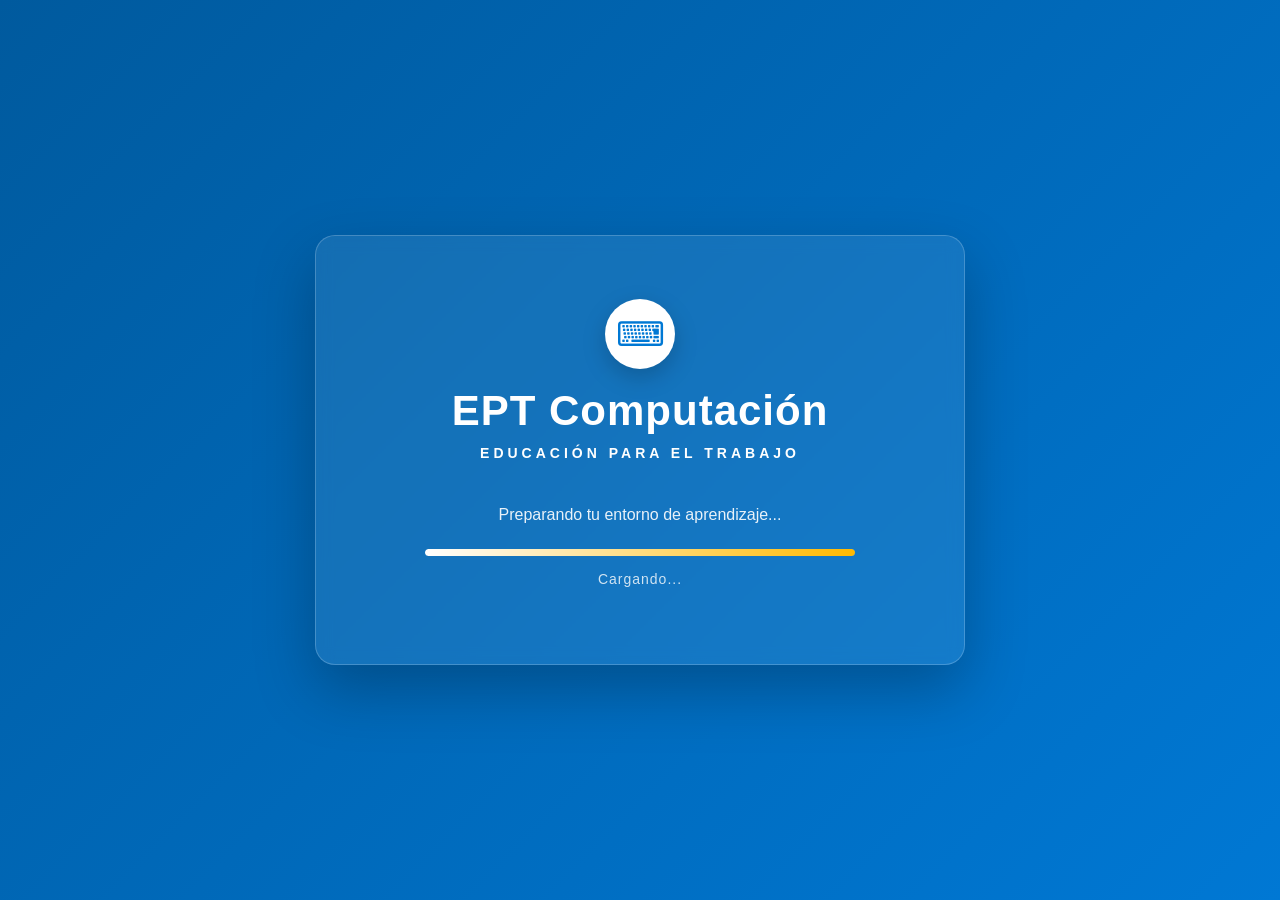
==== commit a0cd1b6a: "Limpieza de código duplicado dentro de los archivos" ====
--- a/index.html
+++ b/index.html
@@ -1,4 +1,3 @@
-<<<<<<< HEAD
 <!DOCTYPE html>
 <html lang="es">
 
@@ -39,45 +38,3 @@
 
 </body>
 </html>
-=======
-<!DOCTYPE html>
-<html lang="es">
-
-<head>
-    <meta charset="UTF-8">
-    <meta name="viewport" content="width=device-width, initial-scale=1.0">
-    <meta http-equiv="refresh" content="4;url=inicio.html">
-    <title>EPT Computación</title>
-
-    <link rel="stylesheet" href="inicio/bienvenida.css">
-</head>
-
-<body>
-
-    <main class="bienvenida">
-
-        <section class="pantalla-carga">
-
-            <div class="logo">
-                <span class="icono">⌨</span>
-                <h1>EPT Computación</h1>
-                <p>EDUCACIÓN PARA EL TRABAJO</p>
-            </div>
-
-            <div class="mensaje">
-                <p>Preparando tu entorno de aprendizaje...</p>
-            </div>
-
-            <div class="carga">
-                <div class="barra"></div>
-            </div>
-
-            <p class="texto-carga">Cargando...</p>
-
-        </section>
-
-    </main>
-
-</body>
-</html>
->>>>>>> 1afa97d37220862a1af8a69a1709cca6d3031963
--- a/inicio/bienvenida.css
+++ b/inicio/bienvenida.css
@@ -1,4 +1,3 @@
-<<<<<<< HEAD
 /* =========================================
    PANTALLA DE BIENVENIDA
    ========================================= */
@@ -253,260 +252,4 @@
         max-width: 320px;
     }
 
-=======
-/* =========================================
-   PANTALLA DE BIENVENIDA
-   ========================================= */
-
-:root {
-    --azul: #0078D4;
-    --azul-oscuro: #005A9E;
-    --amarillo: #FFB900;
-    --blanco: #FFFFFF;
-    --fondo: #F3F6F9;
-}
-
-/* Configuración general */
-
-body {
-    margin: 0;
-    font-family: "Nunito", sans-serif;
-    background: linear-gradient(
-        135deg,
-        var(--azul-oscuro),
-        var(--azul)
-    );
-    color: var(--blanco);
-}
-
-/* Pantalla completa */
-
-.bienvenida {
-    min-height: 100vh;
-
-    display: flex;
-    align-items: center;
-    justify-content: center;
-
-    padding: 20px;
-    box-sizing: border-box;
-}
-
-/* Tarjeta central */
-
-.pantalla-carga {
-    width: 100%;
-    max-width: 650px;
-
-    min-height: 430px;
-
-    padding: 55px 45px;
-
-    box-sizing: border-box;
-
-    background: rgba(255, 255, 255, 0.08);
-
-    border: 1px solid rgba(255, 255, 255, 0.2);
-
-    border-radius: 20px;
-
-    box-shadow:
-        0 25px 60px rgba(0, 0, 0, 0.25);
-
-    display: flex;
-    flex-direction: column;
-    justify-content: center;
-    align-items: center;
-
-    text-align: center;
-
-    backdrop-filter: blur(8px);
-}
-
-/* Logo */
-
-.logo {
-    margin-bottom: 45px;
-}
-
-/* Icono */
-
-.icono {
-    display: block;
-
-    width: 70px;
-    height: 70px;
-
-    margin: 0 auto 18px;
-
-    background-color: var(--blanco);
-
-    color: var(--azul);
-
-    border-radius: 50%;
-
-    display: flex;
-    align-items: center;
-    justify-content: center;
-
-    font-size: 34px;
-
-    box-shadow:
-        0 8px 25px rgba(0, 0, 0, 0.2);
-}
-
-/* Nombre */
-
-.logo h1 {
-    margin: 0;
-
-    font-size: 42px;
-
-    font-weight: 800;
-
-    letter-spacing: 1px;
-}
-
-/* Subtítulo */
-
-.logo p {
-    margin: 10px 0 0;
-
-    color: var(--blanco);
-
-    font-size: 14px;
-
-    letter-spacing: 4px;
-
-    font-weight: 700;
-}
-
-/* Mensaje */
-
-.mensaje p {
-    margin: 0 0 25px;
-
-    color: rgba(255, 255, 255, 0.9);
-
-    font-size: 16px;
-}
-
-/* Contenedor de la barra */
-
-.carga {
-    width: 100%;
-
-    max-width: 430px;
-
-    height: 7px;
-
-    background-color: rgba(255, 255, 255, 0.25);
-
-    border-radius: 20px;
-
-    overflow: hidden;
-}
-
-/* Barra */
-
-.barra {
-    width: 0;
-
-    height: 100%;
-
-    background: linear-gradient(
-        90deg,
-        var(--blanco),
-        var(--amarillo)
-    );
-
-    border-radius: 20px;
-
-    animation: cargar 4s ease-in-out forwards;
-}
-
-/* Texto de carga */
-
-.texto-carga {
-    margin-top: 15px;
-
-    color: rgba(255, 255, 255, 0.8);
-
-    font-size: 14px;
-
-    letter-spacing: 1px;
-}
-
-/* =========================================
-   ANIMACIÓN DE CARGA
-   ========================================= */
-
-@keyframes cargar {
-
-    0% {
-        width: 0;
-    }
-
-    25% {
-        width: 30%;
-    }
-
-    50% {
-        width: 55%;
-    }
-
-    75% {
-        width: 80%;
-    }
-
-    100% {
-        width: 100%;
-    }
-
-}
-
-/* =========================================
-   DISEÑO PARA CELULAR
-   ========================================= */
-
-@media (max-width: 600px) {
-
-    .bienvenida {
-        padding: 15px;
-    }
-
-    .pantalla-carga {
-        min-height: 390px;
-
-        padding: 40px 25px;
-
-        border-radius: 16px;
-    }
-
-    .icono {
-        width: 60px;
-        height: 60px;
-
-        font-size: 28px;
-    }
-
-    .logo h1 {
-        font-size: 31px;
-    }
-
-    .logo p {
-        font-size: 10px;
-
-        letter-spacing: 2px;
-    }
-
-    .mensaje p {
-        font-size: 14px;
-    }
-
-    .carga {
-        max-width: 320px;
-    }
-
->>>>>>> 1afa97d37220862a1af8a69a1709cca6d3031963
 }
